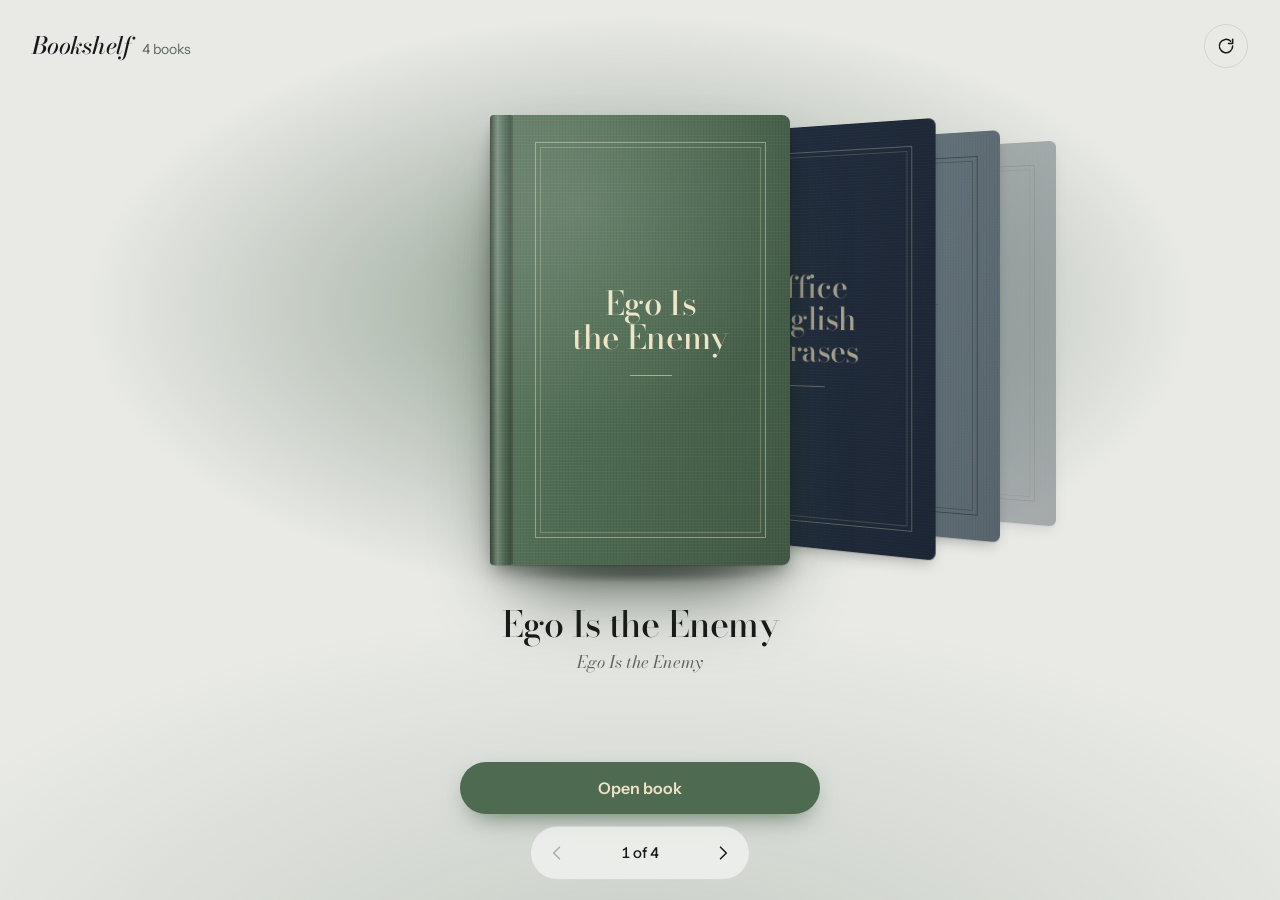
==== index.html @ a6fa1c98 "init" ====
<!doctype html>
<html lang="en">
<head>
  <meta charset="utf-8">
  <meta name="viewport" content="width=device-width, initial-scale=1, viewport-fit=cover">
  <meta name="color-scheme" content="light dark">
  <meta name="theme-color" content="#E9EAE6" media="(prefers-color-scheme: light)">
  <meta name="theme-color" content="#1A1D1B" media="(prefers-color-scheme: dark)">
  <title>Bookshelf</title>
  <link rel="icon" href="data:image/svg+xml,%3Csvg xmlns='http://www.w3.org/2000/svg' viewBox='0 0 32 32'%3E%3Crect x='7' y='4' width='18' height='24' rx='2' fill='%2334483B'/%3E%3Crect x='7' y='4' width='3' height='24' fill='%23000' opacity='.3'/%3E%3C/svg%3E">
  <link rel="preconnect" href="https://fonts.googleapis.com">
  <link rel="preconnect" href="https://fonts.gstatic.com" crossorigin>
  <link rel="stylesheet" href="https://fonts.googleapis.com/css2?family=Bodoni+Moda:ital,opsz,wght@0,6..96,400..700;1,6..96,400..600&family=Instrument+Sans:wght@400..600&display=swap">
  <link rel="stylesheet" href="style.css">
</head>
<body>
  <div class="ambient" aria-hidden="true"><div class="ambient-layer"></div><div class="ambient-layer"></div></div>

  <header class="topbar">
    <div class="brand">
      <h1 class="wordmark">Bookshelf</h1>
      <p class="count" id="count"></p>
    </div>
    <button class="icon-btn glass" id="refresh" type="button" aria-label="Reload books">
      <svg viewBox="0 0 24 24" aria-hidden="true"><path d="M20 12a8 8 0 1 1-2.34-5.66M20 4v5h-5" fill="none" stroke="currentColor" stroke-width="1.8" stroke-linecap="round" stroke-linejoin="round"/></svg>
    </button>
  </header>

  <div class="notice glass" id="notice" role="status" hidden>
    <p class="notice-text" id="notice-text"></p>
    <button class="notice-close" id="notice-close" type="button">Dismiss</button>
  </div>

  <main class="stage">
    <!-- Loading / empty / error -->
    <section class="state" id="state" aria-live="polite">
      <div class="state-cover" aria-hidden="true"></div>
      <h2 class="state-title" id="state-title">Loading books…</h2>
      <p class="state-text" id="state-text"></p>
      <button class="btn btn-quiet" id="state-retry" type="button" hidden>Try again</button>
    </section>

    <!-- Deck + details -->
    <section class="shelf" id="shelf" hidden
             role="region" aria-roledescription="carousel" aria-label="Books">
      <div class="deck" id="deck"></div>

      <div class="info" id="info" aria-live="polite">
        <h2 class="info-title" id="info-title"></h2>
        <p class="info-author" id="info-author"></p>
        <p class="info-desc" id="info-desc"></p>
      </div>
    </section>
  </main>

  <footer class="controls" id="controls" hidden>
    <a class="btn btn-open" id="open" href="#" target="_blank" rel="noopener">
      <span id="open-label">Open book</span><span class="sr-only"> (opens in a new tab)</span>
    </a>

    <div class="dock glass">
      <button class="icon-btn" id="prev" type="button" aria-label="Previous book">
        <svg viewBox="0 0 24 24" aria-hidden="true"><path d="M15 5l-7 7 7 7" fill="none" stroke="currentColor" stroke-width="1.8" stroke-linecap="round" stroke-linejoin="round"/></svg>
      </button>
      <p class="position" id="position" aria-live="polite" aria-atomic="true"></p>
      <button class="icon-btn" id="next" type="button" aria-label="Next book">
        <svg viewBox="0 0 24 24" aria-hidden="true"><path d="M9 5l7 7-7 7" fill="none" stroke="currentColor" stroke-width="1.8" stroke-linecap="round" stroke-linejoin="round"/></svg>
      </button>
    </div>
  </footer>

  <script src="app.js" defer></script>
</body>
</html>
---- style.css ----
/* ==========================================================
   Bookshelf — style.css
   The room takes on the colour of the book in your hand.
   ========================================================== */

:root {
  --bg: #E9EAE6;
  --surface: rgba(255, 255, 255, 0.55);
  --surface-solid: #F5F5F2;
  --line: rgba(20, 24, 21, 0.10);
  --ink: #161917;
  --muted: #5E655F;
  --focus: #2D5BD7;

  --serif: "Bodoni Moda", "Didot", "Bodoni 72", Georgia, "Times New Roman", serif;
  --sans: "Instrument Sans", "Helvetica Neue", Arial, system-ui, sans-serif;

  --ease-out: cubic-bezier(0.16, 0.84, 0.24, 1);
  --cover-w: min(60vw, 280px, calc((100dvh - 430px) * 0.6667));

  color-scheme: light;
  box-sizing: border-box;
  padding-top: env(safe-area-inset-top, 0px);
  padding-bottom: env(safe-area-inset-bottom, 0px);
}

@media (prefers-color-scheme: dark) {
  :root {
    --bg: #1A1D1B;
    --surface: rgba(40, 44, 41, 0.55);
    --surface-solid: #242825;
    --line: rgba(255, 255, 255, 0.09);
    --ink: #EDECE6;
    --muted: #A0A69F;
    --focus: #8FB0FF;
    color-scheme: dark;
  }
}

*, *::before, *::after { box-sizing: inherit; }
html, body { height: 100%; overscroll-behavior: none; }

body {
  --ambient: #4E6B52;
  margin: 0;
  display: grid;
  grid-template-rows: auto auto 1fr auto;
  background: var(--bg);
  color: var(--ink);
  font-family: var(--sans);
  font-size: 1rem;
  line-height: 1.5;
  -webkit-font-smoothing: antialiased;
  overflow-x: hidden;
}

.topbar { grid-row: 1; }
.notice { grid-row: 2; }
.stage { grid-row: 3; }
.controls { grid-row: 4; }

.sr-only {
  position: absolute; width: 1px; height: 1px; margin: -1px;
  overflow: hidden; clip: rect(0 0 0 0); white-space: nowrap; border: 0;
}

:focus-visible { outline: 2px solid var(--focus); outline-offset: 3px; }

/* ---------- Ambient bloom: the signature ----------
   Two pre-painted layers cross-fade by opacity, so a colour change
   never repaints a full-screen gradient mid-animation. */

.ambient {
  position: fixed;
  inset: 0;
  z-index: -1;
  pointer-events: none;
}
.ambient-layer {
  --glow: #4E6B52;
  --strength: 58%;
  --floor: 22%;
  position: absolute;
  inset: 0;
  opacity: 0;
  background:
    radial-gradient(60% 45% at 50% 34%, color-mix(in srgb, var(--glow) var(--strength), transparent), transparent 72%),
    radial-gradient(90% 60% at 50% 110%, color-mix(in srgb, var(--glow) var(--floor), transparent), transparent 70%);
  transition: opacity 900ms var(--ease-out);
  will-change: opacity;
}
.ambient-layer.is-on { opacity: 1; }
@media (prefers-color-scheme: dark) {
  .ambient-layer { --strength: 70%; --floor: 30%; }
}

.glass {
  background: var(--surface);
  border: 1px solid var(--line);
  backdrop-filter: blur(18px) saturate(1.4);
  -webkit-backdrop-filter: blur(18px) saturate(1.4);
}
@supports not ((backdrop-filter: blur(1px)) or (-webkit-backdrop-filter: blur(1px))) {
  .glass { background: var(--surface-solid); }
}

/* ---------- Top bar ---------- */

.topbar {
  display: flex;
  align-items: center;
  justify-content: space-between;
  padding: 14px 20px 0;
}
.brand { display: flex; align-items: baseline; gap: 10px; }
.wordmark {
  margin: 0;
  font-family: var(--serif);
  font-optical-sizing: auto;
  font-style: italic;
  font-weight: 500;
  font-size: 1.5rem;
  letter-spacing: -0.01em;
}
.count {
  margin: 0;
  color: var(--muted);
  font-size: 0.875rem;
  font-variant-numeric: tabular-nums;
}

.icon-btn {
  display: inline-grid;
  place-items: center;
  flex: none;
  width: 44px;
  height: 44px;
  padding: 0;
  border: 0;
  border-radius: 50%;
  background: transparent;
  color: var(--ink);
  cursor: pointer;
  touch-action: manipulation;
  transition: background-color 160ms ease, transform 160ms ease, opacity 160ms ease;
}
.icon-btn.glass { border: 1px solid var(--line); }
.icon-btn svg { width: 20px; height: 20px; }
.icon-btn:hover:not(:disabled) { background-color: color-mix(in srgb, var(--ink) 8%, transparent); }
.icon-btn:active:not(:disabled) { transform: scale(0.92); }
.icon-btn:disabled { opacity: 0.3; cursor: default; }

#refresh.is-spinning svg { animation: spin 0.9s linear infinite; }
@keyframes spin { to { transform: rotate(360deg); } }

/* ---------- Notice ---------- */

.notice {
  display: flex;
  gap: 12px;
  align-items: flex-start;
  margin: 12px 16px 0;
  padding: 12px 14px;
  border-radius: 14px;
  font-size: 0.875rem;
  line-height: 1.45;
}
.notice[hidden] { display: none; }
.notice-text { margin: 0; flex: 1; max-width: 70ch; }
.notice-close {
  flex: none;
  padding: 2px 4px;
  border: 0;
  background: none;
  color: var(--muted);
  font: inherit;
  font-weight: 500;
  text-decoration: underline;
  text-underline-offset: 3px;
  cursor: pointer;
}

/* ---------- Stage ---------- */

.stage {
  display: grid;
  place-items: center;
  min-height: 0;
  overflow: hidden;
}
.shelf[hidden], .state[hidden], .controls[hidden] { display: none; }

.shelf {
  width: 100%;
  display: grid;
  justify-items: center;
  gap: 34px;
  padding: 22px 0 8px;
}

.deck {
  position: relative;
  width: var(--cover-w);
  aspect-ratio: 2 / 3;
  --spread: 34%;
  perspective: 1200px;
  perspective-origin: 50% 40%;
  touch-action: none;           /* every finger movement goes to the deck, no scroll hand-off */
  overscroll-behavior: contain;
  user-select: none;
  -webkit-user-select: none;
  -webkit-tap-highlight-color: transparent;
}

/* Contact shadow on the "table" */
.deck::after {
  content: "";
  position: absolute;
  left: 8%;
  right: 8%;
  bottom: -18px;
  height: 18px;
  border-radius: 50%;
  background: radial-gradient(closest-side, rgba(0, 0, 0, 0.32), transparent);
  pointer-events: none;
}

/* ---------- Cover ---------- */

.cover {
  --glare-x: 30%;
  --glare-y: 20%;
  position: absolute;
  inset: 0;
  display: block;
  color: var(--cover-ink, #EDE3C6);
  text-decoration: none;
  border-radius: 4px 8px 8px 4px;
  transform-origin: 50% 55%;
  /* Animated entirely from JS, one spring for the whole deck */
  will-change: transform, opacity;
  backface-visibility: hidden;
  contain: layout style;
  -webkit-user-drag: none;
  -webkit-touch-callout: none;  /* no iOS link preview interrupting a swipe */
  container-type: inline-size;
  cursor: pointer;
}
.cover:focus-visible { outline-offset: 8px; border-radius: 6px; }

/* Lift shadow for the front book; fades by opacity as it moves aside */
.cover-shadow {
  position: absolute;
  inset: 0;
  border-radius: inherit;
  box-shadow:
    0 14px 24px -8px rgba(0, 0, 0, 0.30),
    0 44px 80px -30px color-mix(in srgb, var(--cover-color) 60%, #000);
  pointer-events: none;
}

.cover-face {
  position: absolute;
  inset: 0;
  overflow: hidden;
  border-radius: inherit;
  background-color: var(--cover-color, #3D4A5C);
  background-image:
    linear-gradient(100deg, rgba(255, 255, 255, 0.10) 0%, transparent 38%, rgba(0, 0, 0, 0.18) 100%),
    repeating-linear-gradient(0deg, rgba(255, 255, 255, 0.035) 0 1px, transparent 1px 3px),
    repeating-linear-gradient(90deg, rgba(0, 0, 0, 0.045) 0 1px, transparent 1px 3px);
  box-shadow:
    0 1px 1px rgba(0, 0, 0, 0.14),
    0 8px 16px -6px rgba(0, 0, 0, 0.30);
}

/* Dims books that sit further back (opacity-only, no filters) */
.cover-shade {
  position: absolute;
  inset: 0;
  border-radius: inherit;
  background: #0C0E0D;
  opacity: 0;
  pointer-events: none;
}

/* Spine + hinge */
.cover-face::before {
  content: "";
  position: absolute;
  top: 0; bottom: 0; left: 0;
  width: 7%;
  background: linear-gradient(90deg,
    rgba(0, 0, 0, 0.40) 0%,
    rgba(255, 255, 255, 0.16) 35%,
    rgba(0, 0, 0, 0.10) 70%,
    rgba(0, 0, 0, 0.30) 100%);
  box-shadow: 3px 0 0 -1px rgba(0, 0, 0, 0.22);
}

/* Moving glare on the front cover */
.cover-glare {
  position: absolute;
  inset: 0;
  border-radius: inherit;
  background: radial-gradient(circle at var(--glare-x) var(--glare-y), rgba(255, 255, 255, 0.14), transparent 55%);
  pointer-events: none;
}

/* Foil double rule */
.cover-frame {
  position: absolute;
  top: 6%; bottom: 6%; left: 15%; right: 8%;
  border: 1px solid currentColor;
  opacity: 0.45;
  pointer-events: none;
}
.cover-frame::before {
  content: "";
  position: absolute;
  inset: 4px;
  border: 1px solid currentColor;
  opacity: 0.6;
}

.cover-body {
  position: absolute;
  top: 6%; bottom: 6%; left: 15%; right: 8%;
  display: flex;
  flex-direction: column;
  align-items: center;
  justify-content: center;
  gap: 7cqi;
  padding: 12cqi 7cqi 18cqi;
  text-align: center;
}
.cover-title {
  margin: 0;
  font-family: var(--serif);
  font-optical-sizing: auto;
  font-weight: 500;
  font-size: var(--title-size, 11cqi);
  line-height: 1.04;
  letter-spacing: -0.012em;
  text-wrap: balance;
  overflow-wrap: anywhere;
  hyphens: auto;
}
.cover-rule {
  width: 14cqi;
  height: 1px;
  background: currentColor;
  opacity: 0.55;
}
.cover-author {
  position: absolute;
  left: 15%; right: 8%;
  bottom: 13cqi;
  margin: 0;
  padding: 0 6cqi;
  font-family: var(--sans);
  font-weight: 500;
  font-size: 4.2cqi;
  letter-spacing: 0.08em;
  text-align: center;
  opacity: 0.9;
}

.cover-missing {
  position: absolute;
  left: 15%; right: 8%;
  top: 50%;
  transform: translateY(-50%) rotate(-4deg);
  margin: 0;
  padding: 2.5cqi 4cqi;
  background: var(--surface-solid);
  color: var(--ink);
  font-family: var(--sans);
  font-size: 4.2cqi;
  font-weight: 600;
  text-align: center;
  box-shadow: 0 4px 10px rgba(0, 0, 0, 0.25);
}
.cover.is-missing .cover-body { opacity: 0.4; }

/* ---------- Details under the deck ---------- */

.info {
  width: min(100% - 40px, 34rem);
  min-height: 7.5rem;
  text-align: center;
  transition: opacity 220ms var(--ease-out), transform 320ms var(--ease-out);
}
.info.is-changing { opacity: 0; transform: translateY(4px); transition-duration: 140ms; }

.info-title {
  margin: 0;
  font-family: var(--serif);
  font-optical-sizing: auto;
  font-weight: 500;
  font-size: clamp(1.625rem, 6.5vw, 2.25rem);
  line-height: 1.08;
  letter-spacing: -0.015em;
  text-wrap: balance;
}
.info-author {
  margin: 8px 0 0;
  font-weight: 500;
  font-size: 0.9375rem;
}
.info-desc {
  margin: 6px auto 0;
  max-width: 40ch;
  color: var(--muted);
  font-family: var(--serif);
  font-style: italic;
  font-size: 1.0625rem;
  line-height: 1.45;
  display: -webkit-box;
  -webkit-line-clamp: 2;
  -webkit-box-orient: vertical;
  overflow: hidden;
}
.info-author:empty, .info-desc:empty { display: none; }

/* ---------- Loading / empty / error ---------- */

.state {
  display: grid;
  justify-items: center;
  gap: 8px;
  max-width: 34ch;
  padding: 0 24px;
  text-align: center;
}
.state-cover {
  width: min(40vw, 150px);
  aspect-ratio: 2 / 3;
  margin-bottom: 20px;
  border-radius: 4px 8px 8px 4px;
  background:
    linear-gradient(90deg, rgba(0, 0, 0, 0.08) 0 7%, transparent 7%),
    linear-gradient(110deg, transparent 30%, rgba(255, 255, 255, 0.35) 50%, transparent 70%) 0 0 / 250% 100%,
    color-mix(in srgb, var(--ink) 10%, transparent);
}
.state.is-loading .state-cover { animation: shimmer 1.4s linear infinite; }
@keyframes shimmer { to { background-position: 0 0, -250% 0, 0 0; } }

.state-title {
  margin: 0;
  font-family: var(--serif);
  font-weight: 500;
  font-size: 1.5rem;
  line-height: 1.2;
}
.state-text {
  margin: 0;
  color: var(--muted);
  font-size: 0.9375rem;
  overflow-wrap: anywhere;
}
.state-text:empty { display: none; }
.state .btn { margin-top: 12px; }

/* ---------- Controls ---------- */

.controls {
  display: grid;
  justify-items: center;
  gap: 12px;
  padding: 4px 16px 20px;
}

.btn {
  display: inline-flex;
  align-items: center;
  justify-content: center;
  min-height: 52px;
  padding: 0 30px;
  border: 0;
  border-radius: 999px;
  font: 600 1rem/1 var(--sans);
  text-decoration: none;
  cursor: pointer;
  transition: transform 160ms ease, filter 160ms ease, background-color 300ms ease;
}
.btn:active { transform: scale(0.97); }

.btn-quiet {
  background: color-mix(in srgb, var(--ink) 9%, transparent);
  color: var(--ink);
}

.btn-open {
  width: min(100%, 360px);
  background: var(--ambient);
  color: var(--ambient-ink, #fff);
  box-shadow: 0 10px 28px -12px color-mix(in srgb, var(--ambient) 80%, #000);
}
.btn-open:hover { filter: brightness(1.08); }
.btn-open[aria-disabled="true"] {
  background: color-mix(in srgb, var(--ink) 9%, transparent);
  color: var(--muted);
  box-shadow: none;
  cursor: not-allowed;
}

.dock {
  display: flex;
  align-items: center;
  gap: 6px;
  width: min(100%, 220px);
  padding: 4px;
  border-radius: 999px;
}

.position {
  flex: 1;
  margin: 0;
  color: var(--ink);
  font-size: 0.9375rem;
  font-weight: 500;
  font-variant-numeric: tabular-nums;
  text-align: center;
}

/* ---------- Responsive ---------- */

@media (max-height: 700px) {
  :root { --cover-w: min(56vw, 260px, calc((100dvh - 360px) * 0.6667)); }
  .shelf { gap: 24px; padding-top: 14px; }
  .info { min-height: 4.5rem; }
  .info-desc { display: none; }
}

@media (min-width: 760px) {
  :root { --cover-w: min(300px, calc((100dvh - 430px) * 0.6667)); }
  .topbar { padding: 24px 32px 0; }
  .notice { margin-inline: 32px; }
  .shelf { gap: 40px; }
  .deck { --spread: 56%; }
}

/* ---------- Motion preferences ---------- */

@media (prefers-reduced-motion: reduce) {
  .ambient-layer { transition-duration: 1ms; }
  .info { transition: none; }
  .state.is-loading .state-cover,
  #refresh.is-spinning svg { animation: none; }
}
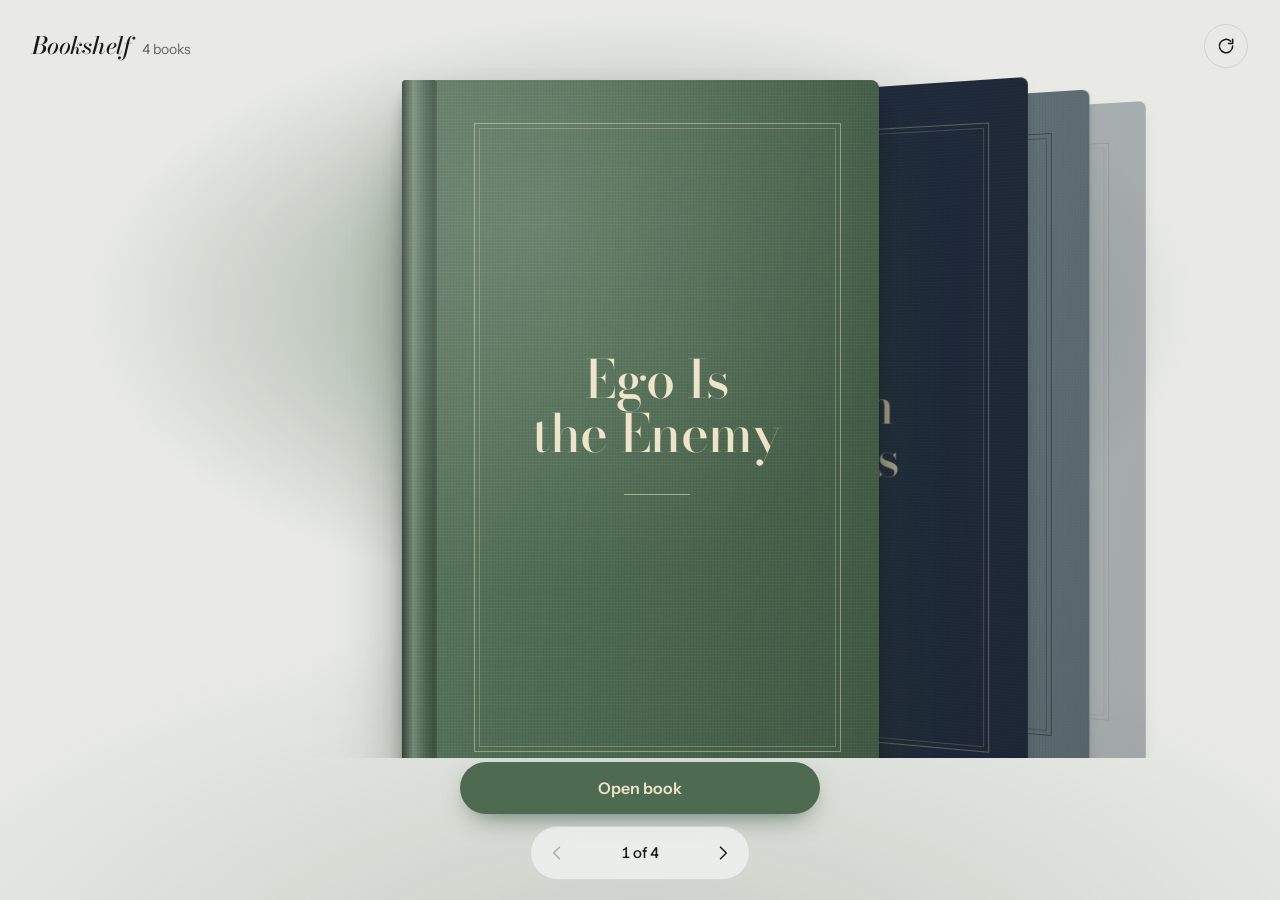
==== commit 268e787c: "layout update" ====
--- a/index.html
+++ b/index.html
@@ -40,16 +40,10 @@
       <button class="btn btn-quiet" id="state-retry" type="button" hidden>Try again</button>
     </section>
 
-    <!-- Deck + details -->
+    <!-- Deck -->
     <section class="shelf" id="shelf" hidden
              role="region" aria-roledescription="carousel" aria-label="Books">
       <div class="deck" id="deck"></div>
-
-      <div class="info" id="info" aria-live="polite">
-        <h2 class="info-title" id="info-title"></h2>
-        <p class="info-author" id="info-author"></p>
-        <p class="info-desc" id="info-desc"></p>
-      </div>
     </section>
   </main>
 
@@ -71,4 +65,4 @@
 
   <script src="app.js" defer></script>
 </body>
-</html>+</html>
--- a/style.css
+++ b/style.css
@@ -16,7 +16,7 @@
   --sans: "Instrument Sans", "Helvetica Neue", Arial, system-ui, sans-serif;
 
   --ease-out: cubic-bezier(0.16, 0.84, 0.24, 1);
-  --cover-w: min(60vw, 280px, calc((100dvh - 430px) * 0.6667));
+  --cover-w: min(88vw, calc((100dvh - 170px) * 0.6667), 520px);
 
   color-scheme: light;
   box-sizing: border-box;
@@ -192,18 +192,19 @@
 
 .shelf {
   width: 100%;
+  height: 100%;
   display: grid;
   justify-items: center;
-  gap: 34px;
-  padding: 22px 0 8px;
+  align-items: center;
+  padding: 12px 0;
 }
 
 .deck {
   position: relative;
   width: var(--cover-w);
   aspect-ratio: 2 / 3;
-  --spread: 34%;
-  perspective: 1200px;
+  --spread: 26%;
+  perspective: 1600px;
   perspective-origin: 50% 40%;
   touch-action: none;           /* every finger movement goes to the deck, no scroll hand-off */
   overscroll-behavior: contain;
@@ -352,19 +353,6 @@
   background: currentColor;
   opacity: 0.55;
 }
-.cover-author {
-  position: absolute;
-  left: 15%; right: 8%;
-  bottom: 13cqi;
-  margin: 0;
-  padding: 0 6cqi;
-  font-family: var(--sans);
-  font-weight: 500;
-  font-size: 4.2cqi;
-  letter-spacing: 0.08em;
-  text-align: center;
-  opacity: 0.9;
-}
 
 .cover-missing {
   position: absolute;
@@ -382,46 +370,6 @@
   box-shadow: 0 4px 10px rgba(0, 0, 0, 0.25);
 }
 .cover.is-missing .cover-body { opacity: 0.4; }
-
-/* ---------- Details under the deck ---------- */
-
-.info {
-  width: min(100% - 40px, 34rem);
-  min-height: 7.5rem;
-  text-align: center;
-  transition: opacity 220ms var(--ease-out), transform 320ms var(--ease-out);
-}
-.info.is-changing { opacity: 0; transform: translateY(4px); transition-duration: 140ms; }
-
-.info-title {
-  margin: 0;
-  font-family: var(--serif);
-  font-optical-sizing: auto;
-  font-weight: 500;
-  font-size: clamp(1.625rem, 6.5vw, 2.25rem);
-  line-height: 1.08;
-  letter-spacing: -0.015em;
-  text-wrap: balance;
-}
-.info-author {
-  margin: 8px 0 0;
-  font-weight: 500;
-  font-size: 0.9375rem;
-}
-.info-desc {
-  margin: 6px auto 0;
-  max-width: 40ch;
-  color: var(--muted);
-  font-family: var(--serif);
-  font-style: italic;
-  font-size: 1.0625rem;
-  line-height: 1.45;
-  display: -webkit-box;
-  -webkit-line-clamp: 2;
-  -webkit-box-orient: vertical;
-  overflow: hidden;
-}
-.info-author:empty, .info-desc:empty { display: none; }
 
 /* ---------- Loading / empty / error ---------- */
 
@@ -527,25 +475,22 @@
 /* ---------- Responsive ---------- */
 
 @media (max-height: 700px) {
-  :root { --cover-w: min(56vw, 260px, calc((100dvh - 360px) * 0.6667)); }
-  .shelf { gap: 24px; padding-top: 14px; }
-  .info { min-height: 4.5rem; }
-  .info-desc { display: none; }
+  :root { --cover-w: min(82vw, calc((100dvh - 150px) * 0.6667), 420px); }
+  .topbar { padding-top: 10px; }
+  .controls { gap: 10px; padding-bottom: 14px; }
 }
 
 @media (min-width: 760px) {
-  :root { --cover-w: min(300px, calc((100dvh - 430px) * 0.6667)); }
+  :root { --cover-w: min(70vw, calc((100dvh - 185px) * 0.6667), 620px); }
   .topbar { padding: 24px 32px 0; }
   .notice { margin-inline: 32px; }
-  .shelf { gap: 40px; }
-  .deck { --spread: 56%; }
+  .deck { --spread: 34%; }
 }
 
 /* ---------- Motion preferences ---------- */
 
 @media (prefers-reduced-motion: reduce) {
   .ambient-layer { transition-duration: 1ms; }
-  .info { transition: none; }
   .state.is-loading .state-cover,
   #refresh.is-spinning svg { animation: none; }
-}+}
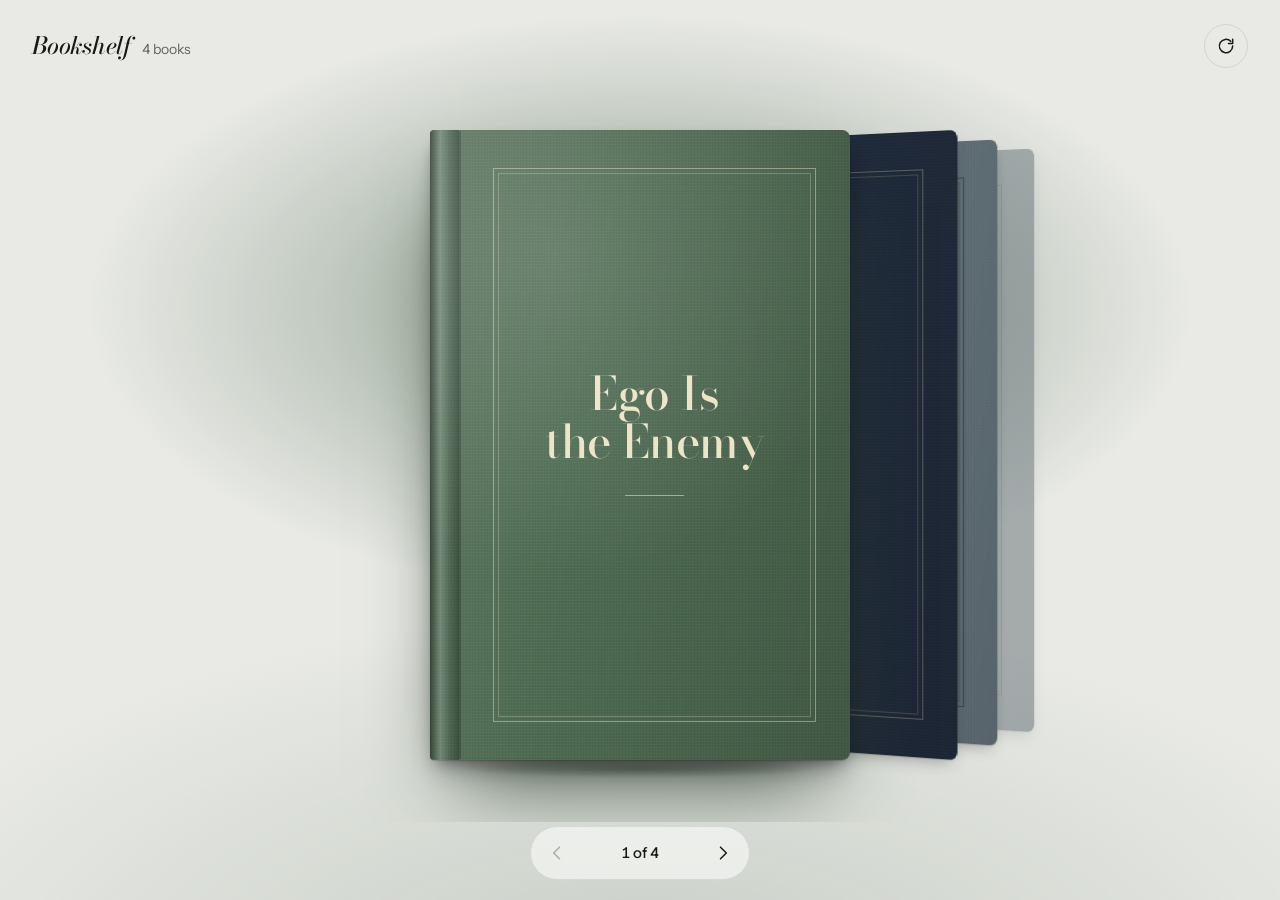
==== commit 66481cbc: "layout update, button removed" ====
--- a/index.html
+++ b/index.html
@@ -4,8 +4,8 @@
   <meta charset="utf-8">
   <meta name="viewport" content="width=device-width, initial-scale=1, viewport-fit=cover">
   <meta name="color-scheme" content="light dark">
-  <meta name="theme-color" content="#E9EAE6" media="(prefers-color-scheme: light)">
-  <meta name="theme-color" content="#1A1D1B" media="(prefers-color-scheme: dark)">
+  <meta name="theme-color" id="theme-color-light" content="#E9EAE6" media="(prefers-color-scheme: light)">
+  <meta name="theme-color" id="theme-color-dark" content="#1A1D1B" media="(prefers-color-scheme: dark)">
   <title>Bookshelf</title>
   <link rel="icon" href="data:image/svg+xml,%3Csvg xmlns='http://www.w3.org/2000/svg' viewBox='0 0 32 32'%3E%3Crect x='7' y='4' width='18' height='24' rx='2' fill='%2334483B'/%3E%3Crect x='7' y='4' width='3' height='24' fill='%23000' opacity='.3'/%3E%3C/svg%3E">
   <link rel="preconnect" href="https://fonts.googleapis.com">
@@ -48,10 +48,6 @@
   </main>
 
   <footer class="controls" id="controls" hidden>
-    <a class="btn btn-open" id="open" href="#" target="_blank" rel="noopener">
-      <span id="open-label">Open book</span><span class="sr-only"> (opens in a new tab)</span>
-    </a>
-
     <div class="dock glass">
       <button class="icon-btn" id="prev" type="button" aria-label="Previous book">
         <svg viewBox="0 0 24 24" aria-hidden="true"><path d="M15 5l-7 7 7 7" fill="none" stroke="currentColor" stroke-width="1.8" stroke-linecap="round" stroke-linejoin="round"/></svg>
--- a/style.css
+++ b/style.css
@@ -16,7 +16,7 @@
   --sans: "Instrument Sans", "Helvetica Neue", Arial, system-ui, sans-serif;
 
   --ease-out: cubic-bezier(0.16, 0.84, 0.24, 1);
-  --cover-w: min(88vw, calc((100dvh - 170px) * 0.6667), 520px);
+  --cover-w: min(70vw, calc(70dvh * 0.6667), 520px);
 
   color-scheme: light;
   box-sizing: border-box;
@@ -203,7 +203,7 @@
   position: relative;
   width: var(--cover-w);
   aspect-ratio: 2 / 3;
-  --spread: 26%;
+  --spread: 24%;
   perspective: 1600px;
   perspective-origin: 50% 40%;
   touch-action: none;           /* every finger movement goes to the deck, no scroll hand-off */
@@ -439,20 +439,6 @@
   color: var(--ink);
 }
 
-.btn-open {
-  width: min(100%, 360px);
-  background: var(--ambient);
-  color: var(--ambient-ink, #fff);
-  box-shadow: 0 10px 28px -12px color-mix(in srgb, var(--ambient) 80%, #000);
-}
-.btn-open:hover { filter: brightness(1.08); }
-.btn-open[aria-disabled="true"] {
-  background: color-mix(in srgb, var(--ink) 9%, transparent);
-  color: var(--muted);
-  box-shadow: none;
-  cursor: not-allowed;
-}
-
 .dock {
   display: flex;
   align-items: center;
@@ -475,16 +461,16 @@
 /* ---------- Responsive ---------- */
 
 @media (max-height: 700px) {
-  :root { --cover-w: min(82vw, calc((100dvh - 150px) * 0.6667), 420px); }
+  :root { --cover-w: min(70vw, calc(70dvh * 0.6667), 420px); }
   .topbar { padding-top: 10px; }
   .controls { gap: 10px; padding-bottom: 14px; }
 }
 
 @media (min-width: 760px) {
-  :root { --cover-w: min(70vw, calc((100dvh - 185px) * 0.6667), 620px); }
+  :root { --cover-w: min(42vw, calc(70dvh * 0.6667), 560px); }
   .topbar { padding: 24px 32px 0; }
   .notice { margin-inline: 32px; }
-  .deck { --spread: 34%; }
+  .deck { --spread: 28%; }
 }
 
 /* ---------- Motion preferences ---------- */
